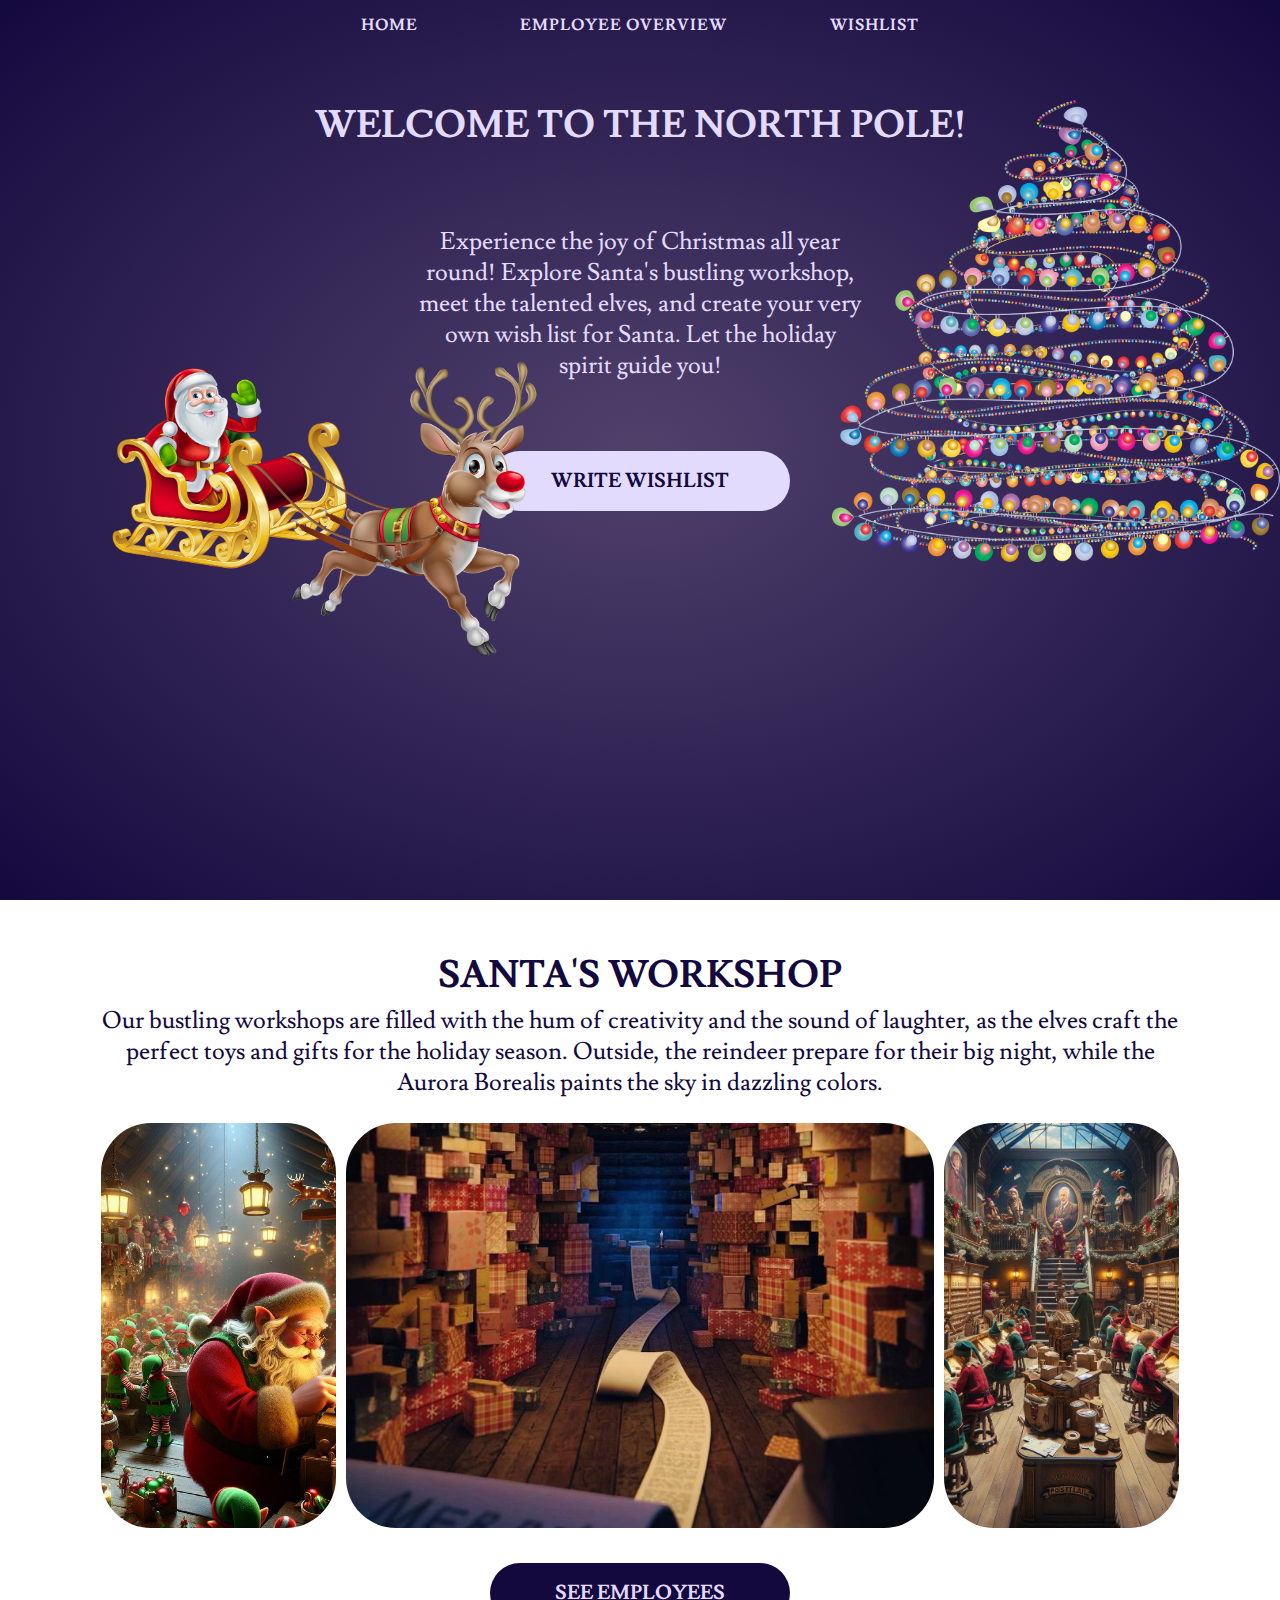
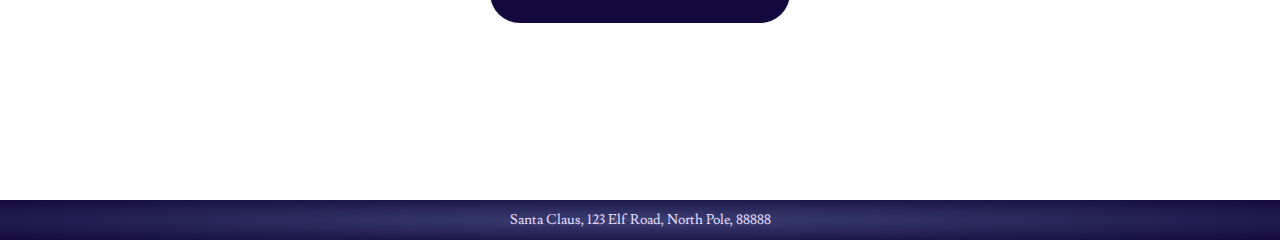
==== index.html @ 73ba0057 "Add files via upload" ====
<!DOCTYPE html>
<html lang="en">
<head>
    <meta charset="UTF-8">
    <meta name="viewport" content="width=device-width, initial-scale=1.0">
    <title>North Pole</title>
    <link rel="stylesheet" href="./style.css">
    <link rel="preconnect" href="https://fonts.googleapis.com">
<link rel="preconnect" href="https://fonts.gstatic.com" crossorigin>
<link href="https://fonts.googleapis.com/css2?family=Epilogue:ital,wght@0,100..900;1,100..900&family=Lusitana:wght@400;700&display=swap" rel="stylesheet">
</head>
<body>
    <div class="container">
        <section class="upper-section">
            <header>
               <a class="header-button" href="./index.html"> HOME </a>
               <a class="header-button" href="./employee.html"> EMPLOYEE OVERVIEW </a>
               <a class="header-button" href="./wishlist.html"> WISHLIST </a>
            </header>
            <h1 class="welcome-header"> WELCOME TO THE NORTH POLE! </h1>
            <h2 class="welcome-text"> Experience the joy of Christmas all year round! Explore Santa's bustling workshop, meet the talented elves, and create your very own wish list for Santa. Let the holiday spirit guide you! </h2>
            <button class="write-wishlist"> WRITE WISHLIST </button>
            <div class="santa-img" id="santa">
                <img src="./santa-4705217_1280.png" alt="">
            </div>
            <div class="tree-img">
                <img src="./christmas-tree-6843993_1280.png" alt="">
            </div>
        </section>
        <section class="down-section">
            <h1 class="workshop-header"> SANTA'S WORKSHOP </h1>
            <h2 class="workshop-text"> Our bustling workshops are filled with the hum of creativity and the sound of laughter, as the elves craft the perfect toys and gifts for the holiday season. Outside, the reindeer prepare for their big night, while the Aurora Borealis paints the sky in dazzling colors. </h2>
            <div class="down-img">
                <div class="panel one"></div>
                <div class="panel active two"></div>
                <div class="panel three"></div>
            </div>
            <button class="see-employees"> SEE EMPLOYEES </button>
        </section>
        <footer>
            <div> Santa Claus, 123 Elf Road, North Pole, 88888 </div>
        </footer>
    </div>
    <script src="./script.js"></script>
</body>
</html>
---- style.css ----
body {
    display: flex;
    margin: 0;
    justify-content: center;
}

.container {
    position: relative;
    width: 100%;
    max-width: 1680px;
    display: flex;
    flex-direction: column;
    align-items: center;
    justify-content: center;
    font-family: "Lusitana", serif;
    margin: 0;
}

.upper-section {
    display: flex;
    flex-direction: column;
    align-items: center;
    height: 100vh;
    width: 100%;
    margin: 0;
    background: radial-gradient(#50416b, #14093f);
}

header {
    width: 50svi;
    height: 50px;
    position: relative;
    display: flex;
    flex-direction: row;
    justify-content: space-around;
    align-items: center;
    gap: 20px;
    color: #E3DBFE;
    flex-shrink: 0.5;
}

.header-button {
    border-radius: 5px;
    align-content:center;
    font-weight: 700;
    font-size: 16px;
    letter-spacing: 1px;
    padding: 10px 20px;
    text-decoration: none;
    color: #E3DBFE;
}

.header-button:hover {
    background-color: #E3DBFE;
    color: #14093f;
}

.welcome-header {
    font-family: "Lusitana", serif;
    text-align: center;
    font-weight: 700;
    font-size: 3svi;
    width: 80%;
    margin-top: 50px;
    color: #E3DBFE;
}

.welcome-text {
    font-family: "Lusitana", serif;
    text-align: center;
    font-weight: 400;
    font-size: 24px;
    margin-top: 50px;
    width: 35%;
    color: #E3DBFE;
}

.write-wishlist {
    position: relative;
    background-color: #E3DBFE;
    color: #14093f;
    border: none;
    border-radius: 90px;
    width: 300px;
    height: 60px;
    text-align: center;
    font-family: "Lusitana", serif;
    font-weight: 700;
    font-size: 20px;
    margin-top: 50px;
}

.write-wishlist:hover {
    background-color: #14093f;
    color: #E3DBFE;
    border: solid 1px #E3DBFE;
}

img {
    width: 100%;
}

.tree-img {
    position: absolute;
    right: 0;
    top: 100px;
    width: 35%;
    height: auto;
}

.santa-img {
    position: absolute;
    left: -300px;
    top: -200px;
    width: 35%;
    height: auto;
}

.down-section {
    display: flex;
    flex-direction: column;
    align-items: center;
    height: 100vh;
    width: 100%;
    margin: 0;
}

.workshop-header {
    font-family: "Lusitana", serif;
    text-align: center;
    font-weight: 700;
    font-size: 3svi;
    width: 80%;
    margin-top: 50px;
    color: #14093f;
    margin-bottom: 5px;
}

.down-img {
    margin-top: 0;
    position: relative;
    width: 85%;
    height: fit-content;
    display: flex;
    flex-direction: row;
    justify-content: space-evenly;
    align-items: center;
}

.one {
    background-image: url('./photo_5393209782871124582_x.jpg');
}

.two {
    background-image: url('./photo_5393209782871124584_y.jpg');
}

.three {
    background-image: url('./photo_5393209782871124585_y.jpg');
}


.panel {
    height: 45vh;
    flex: 0.8;
    margin: 5px;
    cursor: pointer;
    border-radius: 50px;
    background-size: cover;
    background-position: center;
    color: #fff;
    position: relative;
    transition: flex 1s ease-in;
}
  
.panel.active {
    flex: 2;
}

.panel.active h3 {
    opacity: 1;
    transition: opacity 0.3s ease-in 0.4s;
}

.workshop-text {
    font-family: "Lusitana", serif;
    text-align: center;
    font-weight: 400;
    font-size: 24px;
    margin-top: 0px;
    width: 85%;
    color: #14093f;
}

.see-employees {
    position: relative;
    background-color: #14093f;
    color: #E3DBFE;
    border: none;
    border-radius: 90px;
    width: 300px;
    height: 60px;
    text-align: center;
    font-family: "Lusitana", serif;
    font-weight: 700;
    font-size: 20px;
    margin-top: 30px;
}

.see-employees:hover {
    background-color: #E3DBFE;
    color: #14093f;
    border: solid 1px #14093f;
}

footer {
    width: 100%;
    height: 40px;
    background: radial-gradient(#3a3f72, #14093f);
    position: relative;
    display: flex;
    flex-direction: row;
    justify-content: space-around;
    align-items: center;
    color:#E3DBFE;
    font-size: 14px;
    bottom: 0;
}

.upper-section-empl {
    display: flex;
    flex-direction: column;
    align-items: center;
    height: auto;
    width: 100%;
    margin: 0;
    background: radial-gradient(#50416b, #14093f);
}

.empl-text {
    font-family: "Lusitana", serif;
    text-align: center;
    font-weight: 400;
    font-size: 22px;
    margin: 0px;
    width: 35%;
    color: #E3DBFE;
}

.grid-container {
    width: 90%;
    display: grid;
    justify-items: center;
    justify-content: center;
    grid-template-columns: 45% 45%;
    padding: 10px;
    margin-top: 0px;
    row-gap: 50px;
    align-items: center;
}
  
.grid-item {
    width: 95%;
    height: auto;
    font-size: 30px;
    text-align: center;
}

.grid-img {
    width: 70%;
    height: 100%;
    border-radius: 50px;
}

.empl-header {
    font-family: "Lusitana", serif;
    text-align: center;
    font-weight: 700;
    font-size: 3svi;
    width: 100%;
    margin: 0 0 10px 0;
    color: #E3DBFE;
}

.elf-text {
    font-family: "Lusitana", serif;
    text-align: justify;
    font-weight: 400;
    font-size: 20px;
    line-height: 1.5;
    margin: 0;
    width: 100%;
    color: #14093f;
    padding: 30px;
    border-radius: 50px;
    background-color: #e3dbfe;
    text-indent: 40px;

}

.wishlist-backgr{
    width: 60%;
}

form{
    width: 50%;
    justify-items: center;
}

textarea{
    position: absolute;
    top: 350px;
    margin-left: 5px;
    width: 49%;
    height: 98.5vh;
    line-height: 67px;
    opacity: 50%;
    font-family: "Lusitana", serif;
    text-align: justify;
    font-weight: 400;
    font-size: 24px;
    resize: none;
}

form input[type="submit"]{
    position: absolute;
    bottom: 220px;
    width: 50px;
    left: 39%;
    background-color: #14093f;
    color: #E3DBFE;
    border: none;
    border-radius: 90px;
    width: 300px;
    height: 60px;
    text-align: center;
    font-family: "Lusitana", serif;
    font-weight: 700;
    font-size: 20px;
    margin-top: 30px;
}

.lusitana-regular {
    font-family: "Lusitana", serif;
    font-weight: 400;
    font-style: normal;
  }
  
.lusitana-bold {
    font-family: "Lusitana", serif;
    font-weight: 700;
    font-style: normal;
  }
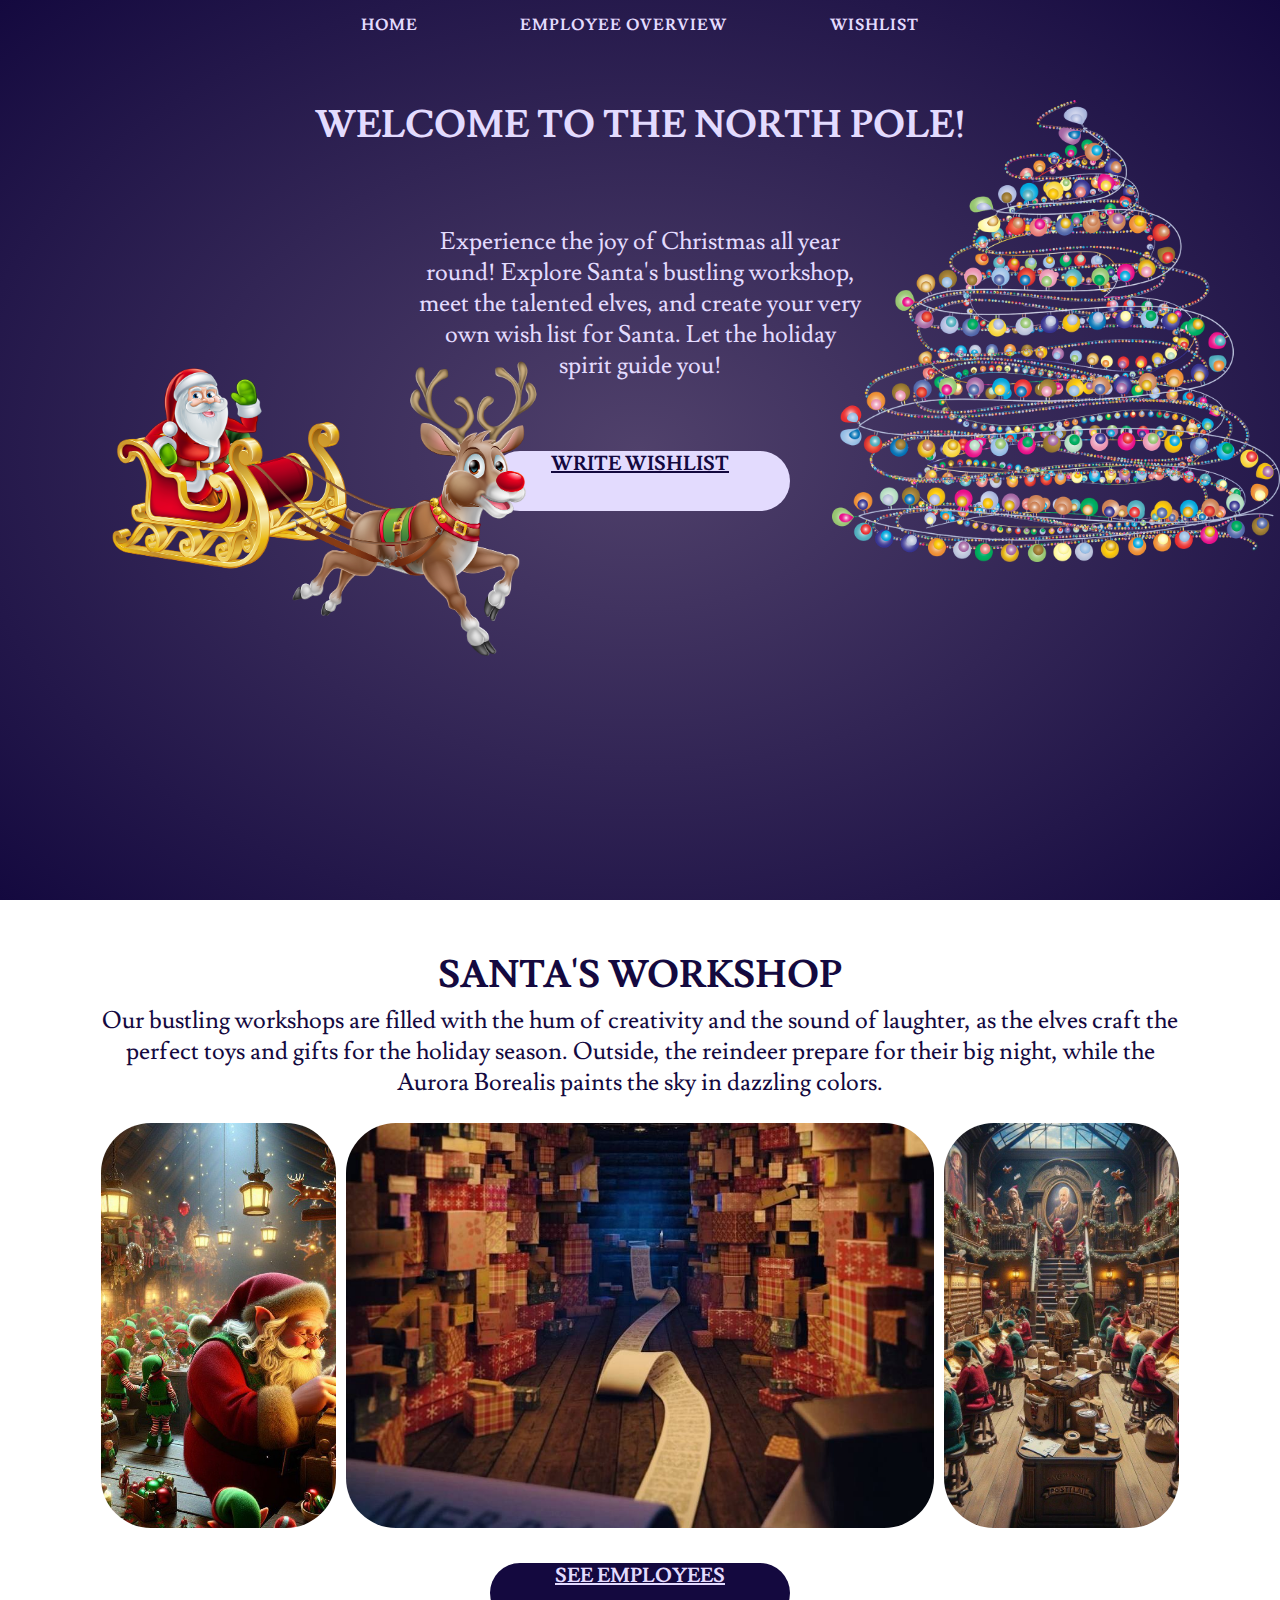
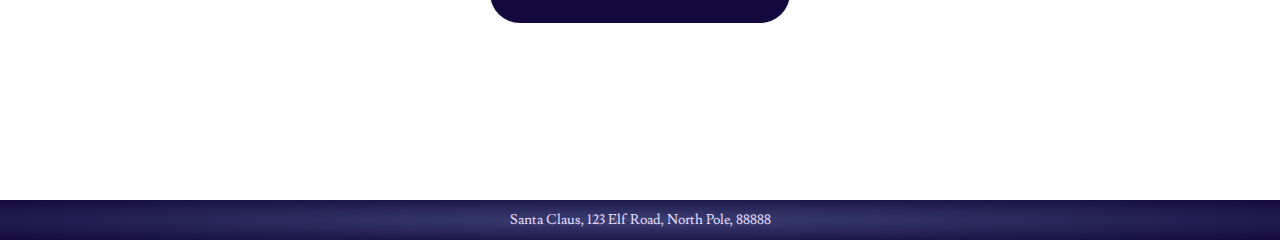
==== commit b809d28a: "Update index.html" ====
--- a/index.html
+++ b/index.html
@@ -19,7 +19,7 @@
             </header>
             <h1 class="welcome-header"> WELCOME TO THE NORTH POLE! </h1>
             <h2 class="welcome-text"> Experience the joy of Christmas all year round! Explore Santa's bustling workshop, meet the talented elves, and create your very own wish list for Santa. Let the holiday spirit guide you! </h2>
-            <button class="write-wishlist"> WRITE WISHLIST </button>
+            <a href="./wishlist.html" class="write-wishlist"> WRITE WISHLIST </a>
             <div class="santa-img" id="santa">
                 <img src="./santa-4705217_1280.png" alt="">
             </div>
@@ -35,7 +35,7 @@
                 <div class="panel active two"></div>
                 <div class="panel three"></div>
             </div>
-            <button class="see-employees"> SEE EMPLOYEES </button>
+            <a href="./employee.html" class="see-employees"> SEE EMPLOYEES </a>
         </section>
         <footer>
             <div> Santa Claus, 123 Elf Road, North Pole, 88888 </div>
@@ -43,4 +43,4 @@
     </div>
     <script src="./script.js"></script>
 </body>
-</html>+</html>
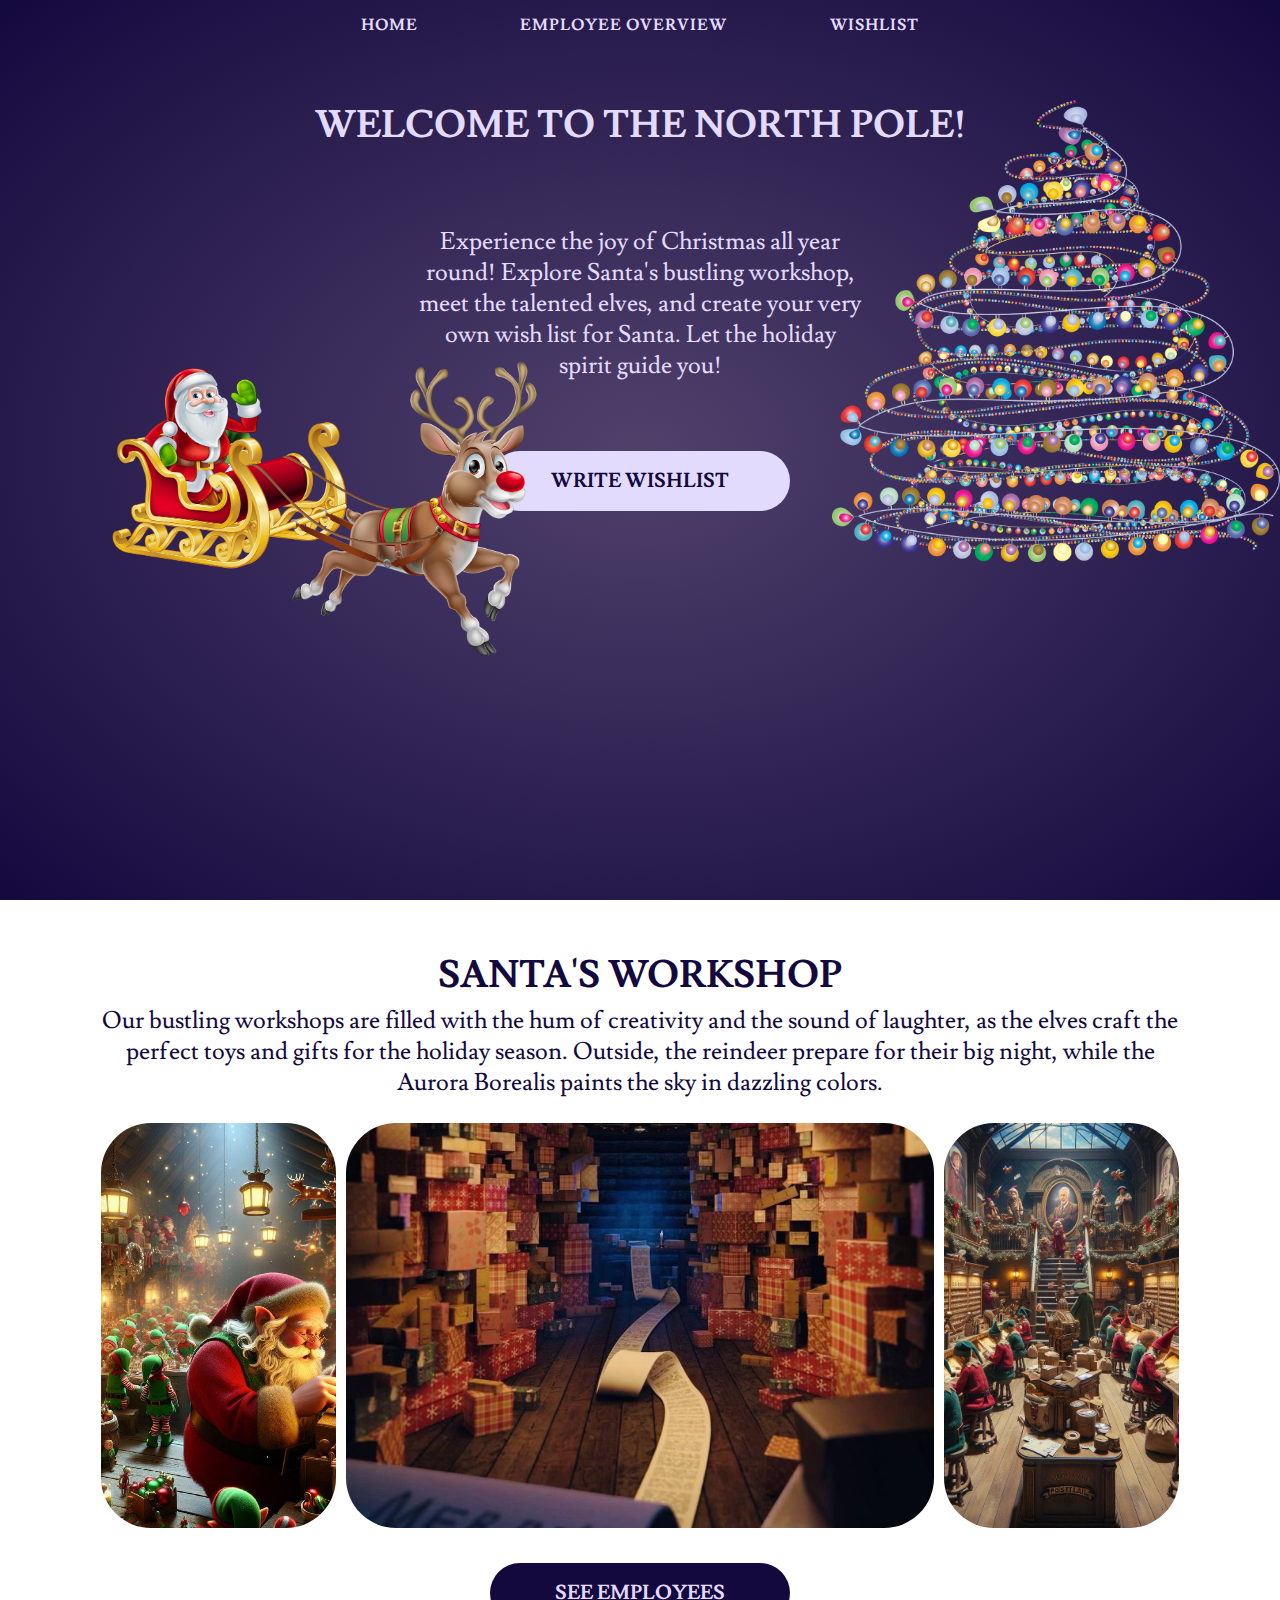
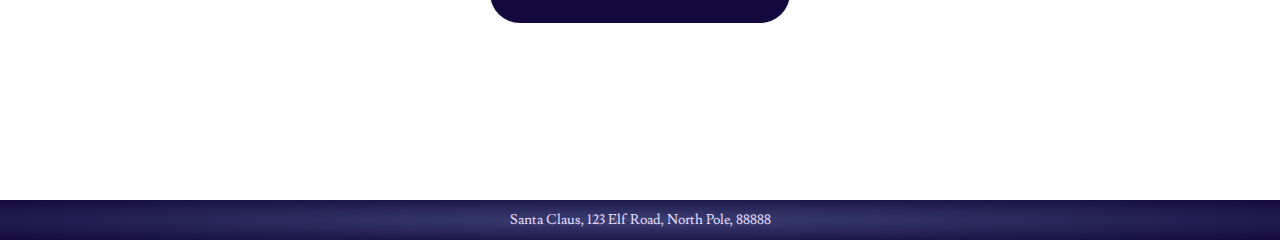
==== commit 11ab13bc: "Update index.html" ====
--- a/index.html
+++ b/index.html
@@ -35,7 +35,7 @@
                 <div class="panel active two"></div>
                 <div class="panel three"></div>
             </div>
-            <a href="./employee.html" class="see-employees"> SEE EMPLOYEES </a>
+            <a class="see-employees" href="./employee.html" > SEE EMPLOYEES </a>
         </section>
         <footer>
             <div> Santa Claus, 123 Elf Road, North Pole, 88888 </div>
--- a/style.css
+++ b/style.css
@@ -88,6 +88,8 @@
     font-weight: 700;
     font-size: 20px;
     margin-top: 50px;
+    align-content:center;
+    text-decoration: none;
 }
 
 .write-wishlist:hover {
@@ -205,6 +207,8 @@
     font-weight: 700;
     font-size: 20px;
     margin-top: 30px;
+    align-content:center;
+    text-decoration: none;
 }
 
 .see-employees:hover {
@@ -352,4 +356,4 @@
     font-style: normal;
   }
 
-  +  
